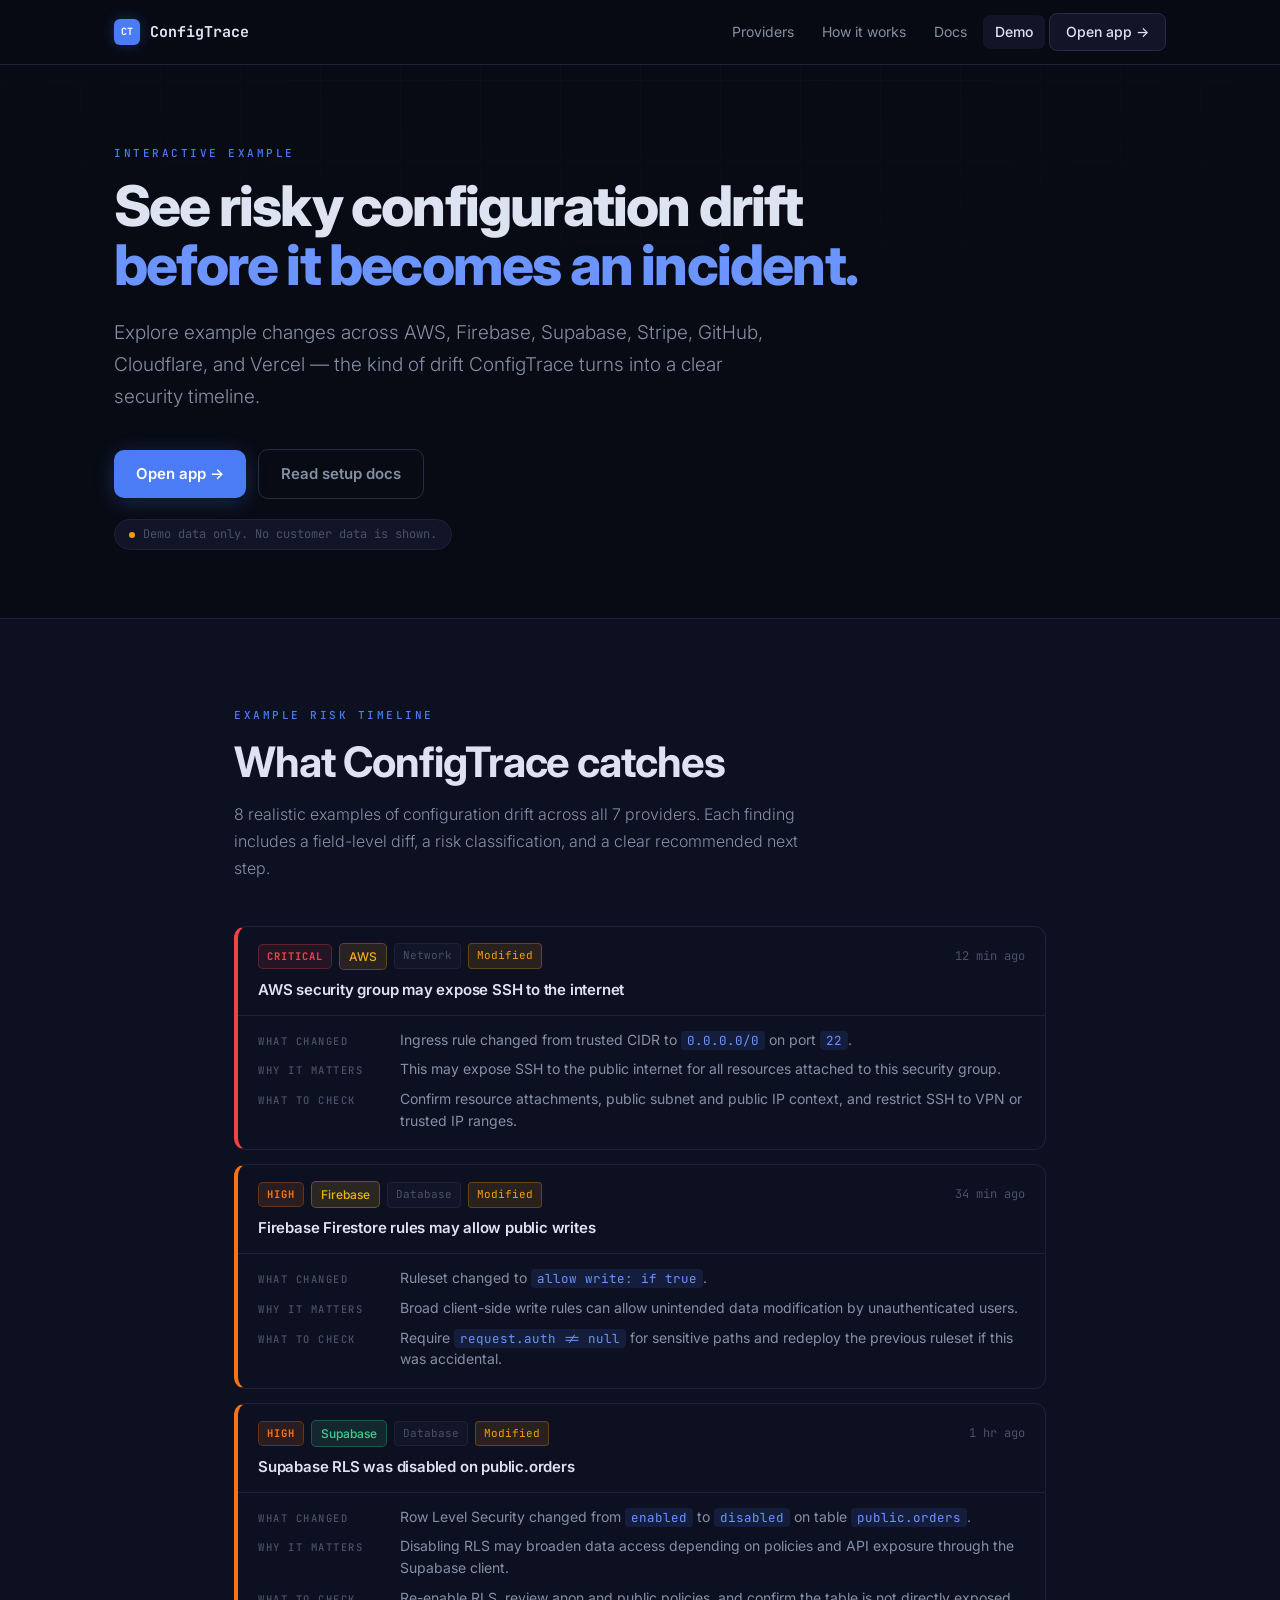
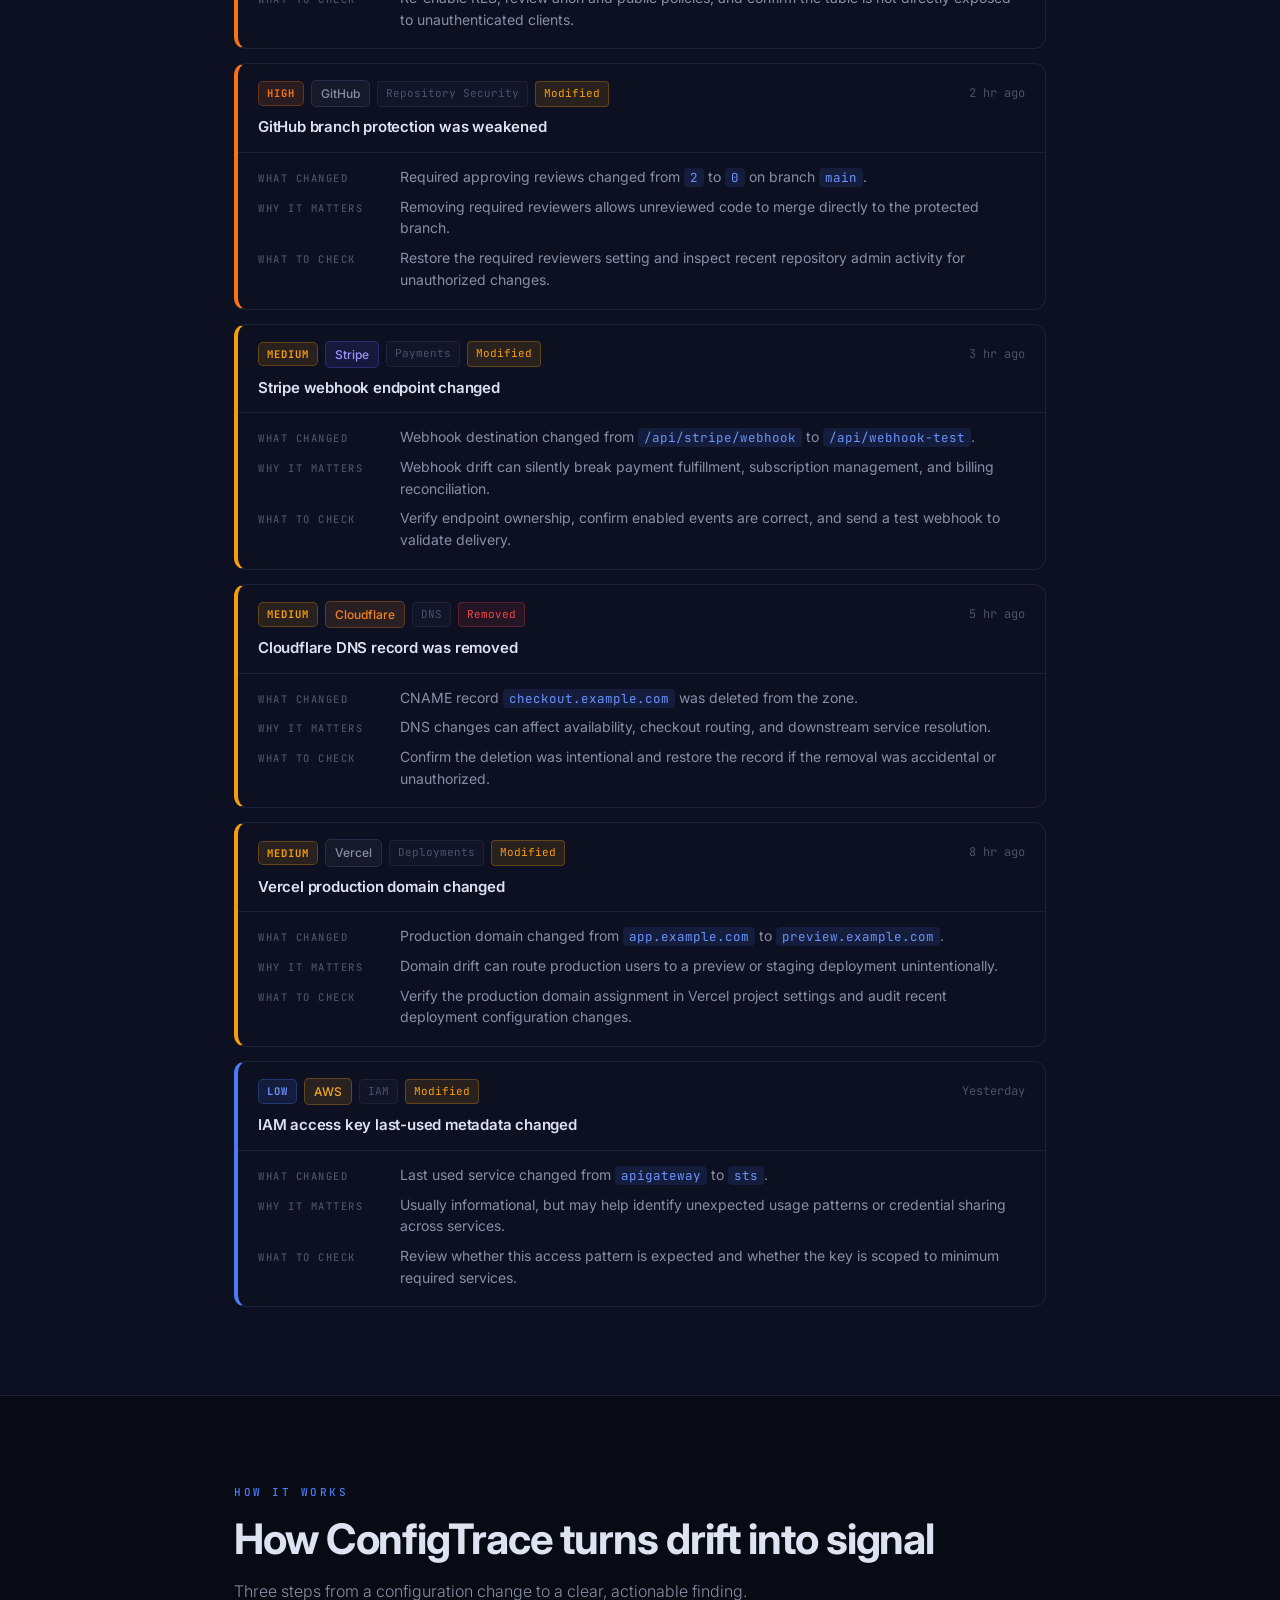
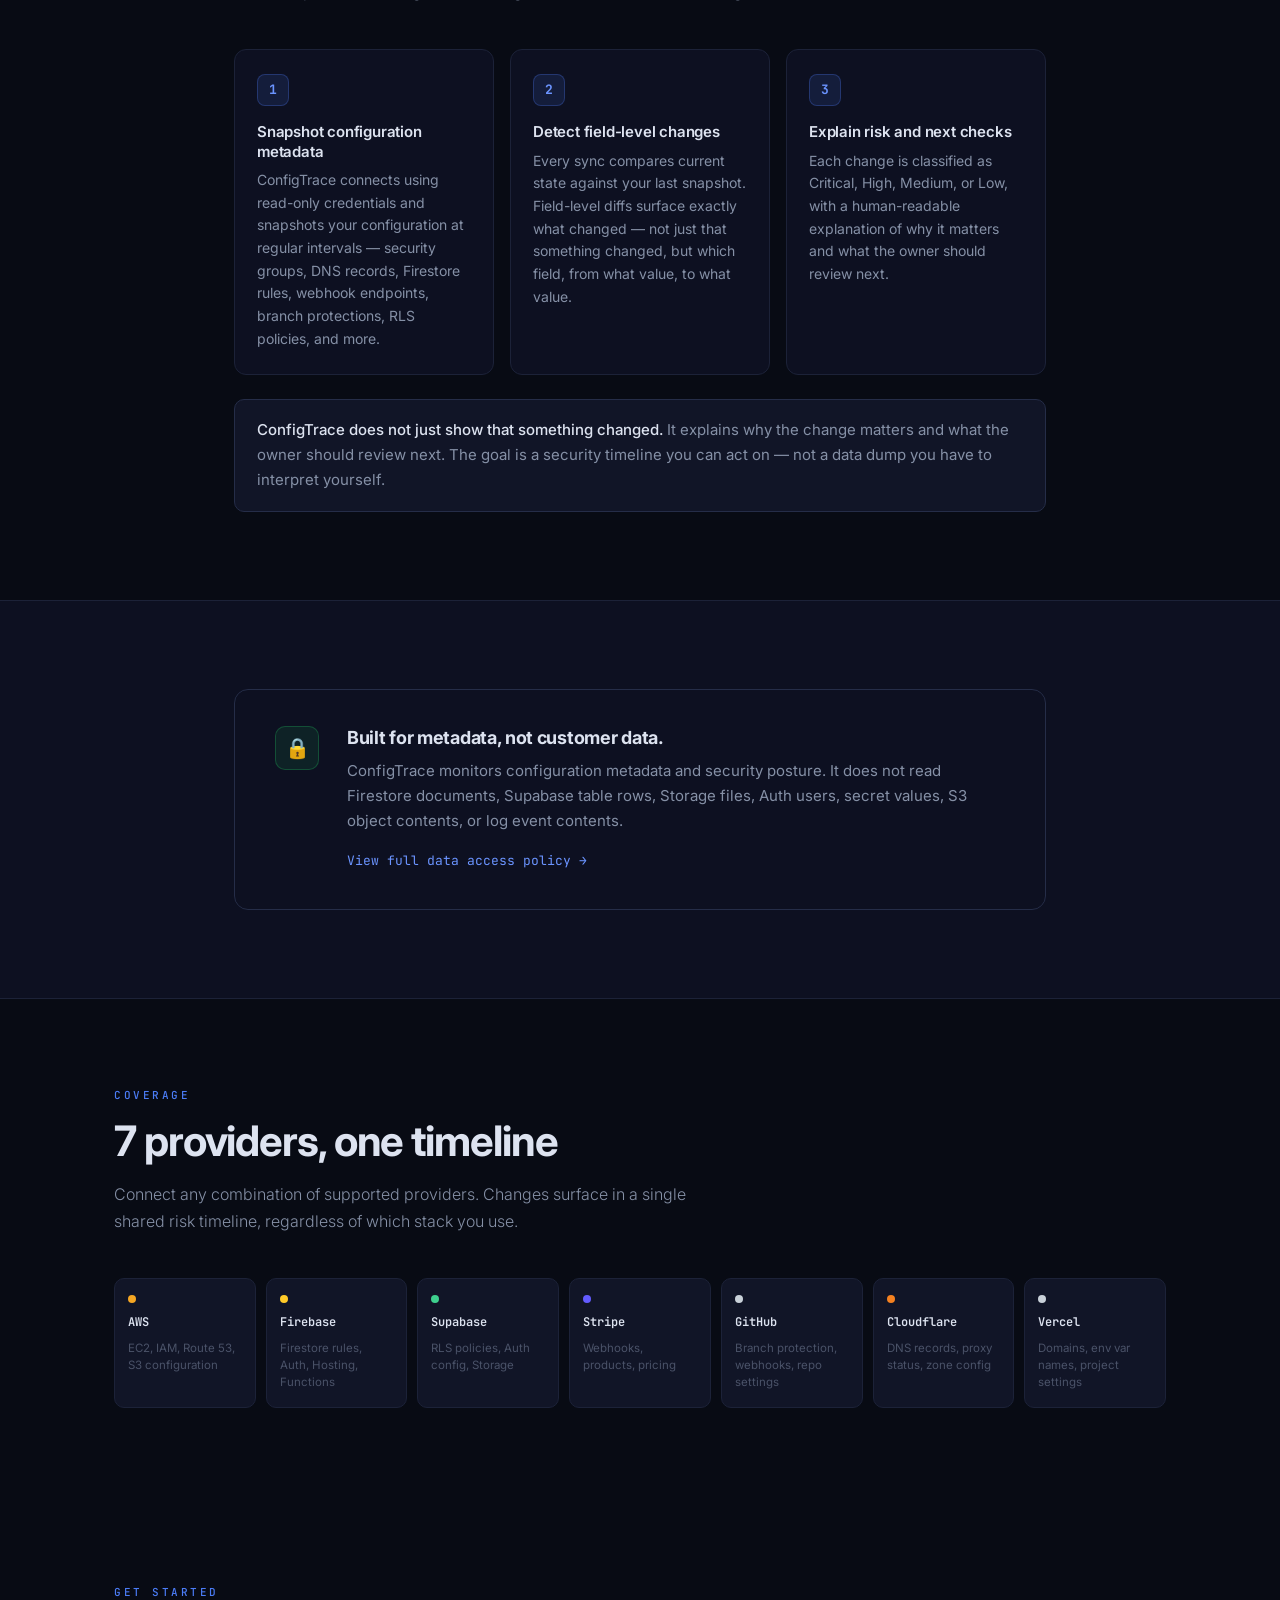
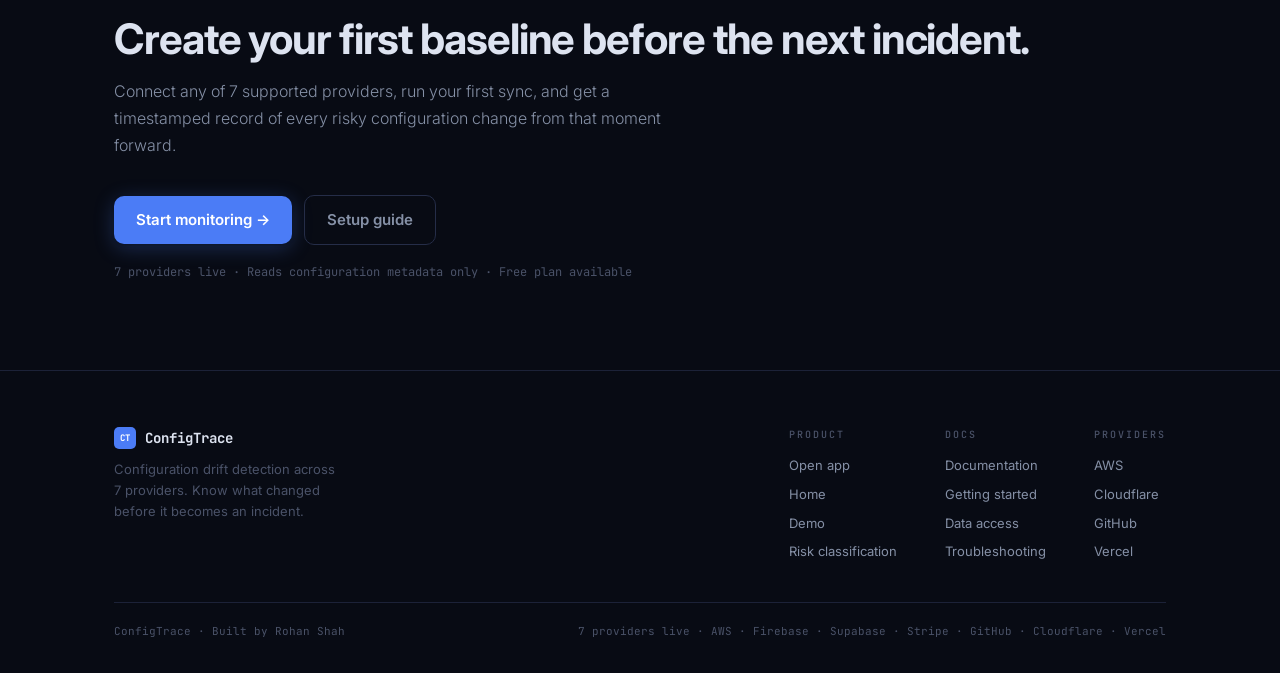
==== demo.html @ 5e88eb1d "Add public demo risk timeline" ====
<!DOCTYPE html>
<html lang="en">
<head>
  <meta charset="UTF-8">
  <meta name="viewport" content="width=device-width, initial-scale=1.0">
  <title>ConfigTrace Demo — Example Risk Timeline</title>
  <meta name="description" content="Explore realistic examples of risky configuration drift across AWS, Firebase, Supabase, Stripe, GitHub, Cloudflare, and Vercel.">

  <!-- Open Graph -->
  <meta property="og:type" content="website">
  <meta property="og:url" content="https://configtrace.org/demo.html">
  <meta property="og:title" content="ConfigTrace Demo — Example Risk Timeline">
  <meta property="og:description" content="Explore realistic examples of risky configuration drift across AWS, Firebase, Supabase, Stripe, GitHub, Cloudflare, and Vercel.">
  <meta property="og:image" content="https://configtrace.org/og.png">
  <meta property="og:site_name" content="ConfigTrace">

  <!-- Twitter Card -->
  <meta name="twitter:card" content="summary_large_image">
  <meta name="twitter:title" content="ConfigTrace Demo — Example Risk Timeline">
  <meta name="twitter:description" content="Explore realistic examples of risky configuration drift across AWS, Firebase, Supabase, Stripe, GitHub, Cloudflare, and Vercel.">
  <meta name="twitter:image" content="https://configtrace.org/og.png">

  <link rel="canonical" href="https://configtrace.org/demo.html">

  <link rel="preconnect" href="https://fonts.googleapis.com">
  <link rel="preconnect" href="https://fonts.gstatic.com" crossorigin>
  <link href="https://fonts.googleapis.com/css2?family=Inter:wght@300;400;500;600;700;800&family=JetBrains+Mono:wght@400;500;700&display=swap" rel="stylesheet">

  <style>
    /* =====================================================================
       RESET
       ===================================================================== */
    *, *::before, *::after { margin: 0; padding: 0; box-sizing: border-box; }
    html { scroll-behavior: smooth; -webkit-text-size-adjust: 100%; }

    /* =====================================================================
       TOKENS
       ===================================================================== */
    :root {
      --bg:        #080B14;
      --bg-2:      #0D1021;
      --bg-3:      #111527;
      --bg-4:      #171C30;

      --border:    #1C2238;
      --border-2:  #252D48;

      --text:      #DDE3F0;
      --text-2:    #8590A6;
      --text-3:    #4A5268;

      --blue:      #4B7CF6;
      --blue-2:    #6B94FF;
      --blue-dim:  rgba(75,124,246,.12);
      --blue-glow: rgba(75,124,246,.28);

      --green:     #22C55E;
      --green-dim: rgba(34,197,94,.10);
      --green-bdr: rgba(34,197,94,.28);

      --amber:     #F59E0B;
      --amber-dim: rgba(245,158,11,.12);
      --amber-bdr: rgba(245,158,11,.28);

      --orange:    #F97316;
      --orange-dim:rgba(249,115,22,.12);
      --orange-bdr:rgba(249,115,22,.28);

      --red:       #EF4444;
      --red-dim:   rgba(239,68,68,.10);
      --red-bdr:   rgba(239,68,68,.28);

      --mono: 'JetBrains Mono','Fira Code','Cascadia Code',monospace;
      --sans: 'Inter',system-ui,-apple-system,sans-serif;
    }

    /* =====================================================================
       BASE
       ===================================================================== */
    body {
      background: var(--bg);
      color: var(--text);
      font-family: var(--sans);
      font-size: 16px;
      line-height: 1.6;
      -webkit-font-smoothing: antialiased;
      -moz-osx-font-smoothing: grayscale;
      overflow-x: hidden;
    }

    body::before {
      content: '';
      position: fixed;
      inset: 0;
      background-image:
        linear-gradient(var(--border) 1px, transparent 1px),
        linear-gradient(90deg, var(--border) 1px, transparent 1px);
      background-size: 80px 80px;
      opacity: 0.28;
      mask-image: radial-gradient(ellipse 110% 60% at 50% 0%,rgba(0,0,0,.9) 0%,transparent 68%);
      -webkit-mask-image: radial-gradient(ellipse 110% 60% at 50% 0%,rgba(0,0,0,.9) 0%,transparent 68%);
      pointer-events: none;
      z-index: 0;
    }

    a { color: var(--blue-2); text-decoration: none; transition: color .15s; }
    a:hover { color: var(--blue); }

    code {
      font-family: var(--mono);
      font-size: 12.5px;
      color: var(--blue-2);
      background: var(--blue-dim);
      padding: 1px 6px;
      border-radius: 4px;
      white-space: nowrap;
    }

    /* =====================================================================
       LAYOUT
       ===================================================================== */
    .container {
      max-width: 1100px;
      margin: 0 auto;
      padding: 0 24px;
      position: relative;
      z-index: 1;
    }

    /* Narrower column for text-heavy sections */
    .container-md {
      max-width: 860px;
      margin: 0 auto;
      padding: 0 24px;
      position: relative;
      z-index: 1;
    }

    section {
      padding: 88px 0;
      position: relative;
      z-index: 1;
    }

    section.alt {
      background: var(--bg-2);
      border-top: 1px solid var(--border);
      border-bottom: 1px solid var(--border);
    }

    /* =====================================================================
       TYPOGRAPHY
       ===================================================================== */
    h2 {
      font-size: clamp(26px,3.8vw,42px);
      font-weight: 700;
      line-height: 1.1;
      letter-spacing: -1.1px;
      margin-bottom: 16px;
    }

    h2 .accent { color: var(--blue-2); }

    .section-label {
      display: block;
      font-family: var(--mono);
      font-size: 11px;
      font-weight: 500;
      text-transform: uppercase;
      letter-spacing: 2.5px;
      color: var(--blue);
      margin-bottom: 14px;
    }

    .section-sub {
      font-size: 16px;
      color: var(--text-2);
      font-weight: 300;
      max-width: 58ch;
      margin-bottom: 44px;
      line-height: 1.68;
    }

    .section-sub strong { color: var(--text); font-weight: 500; }

    /* =====================================================================
       NAV
       ===================================================================== */
    nav {
      position: sticky;
      top: 0;
      z-index: 100;
      backdrop-filter: blur(18px);
      -webkit-backdrop-filter: blur(18px);
      background: rgba(8,11,20,.88);
      border-bottom: 1px solid var(--border);
    }

    .nav-inner {
      display: flex;
      align-items: center;
      justify-content: space-between;
      padding: 0 24px;
      max-width: 1100px;
      margin: 0 auto;
      height: 64px;
    }

    .nav-logo {
      display: flex;
      align-items: center;
      gap: 10px;
      font-family: var(--mono);
      font-weight: 700;
      font-size: 15px;
      color: var(--text);
      text-decoration: none;
      flex-shrink: 0;
    }

    .nav-logo-box {
      width: 26px; height: 26px;
      background: var(--blue);
      border-radius: 6px;
      display: flex; align-items: center; justify-content: center;
      font-size: 10px; font-weight: 700; color: #fff;
      flex-shrink: 0;
      box-shadow: 0 0 14px var(--blue-glow);
    }

    .nav-links { display: flex; align-items: center; gap: 4px; }

    .nav-links a {
      color: var(--text-2);
      text-decoration: none;
      font-size: 14px;
      font-weight: 400;
      padding: 6px 12px;
      border-radius: 7px;
      transition: color .18s, background .18s;
      white-space: nowrap;
    }

    .nav-links a:hover { color: var(--text); background: var(--bg-3); }

    .nav-links a[aria-current="page"] {
      color: var(--text);
      background: var(--bg-3);
      font-weight: 500;
    }

    .nav-open-app {
      font-size: 14px !important; font-weight: 500 !important;
      color: var(--text) !important; background: var(--bg-3) !important;
      border: 1px solid var(--border-2) !important;
      padding: 7px 16px !important; border-radius: 8px !important;
    }

    .nav-open-app:hover {
      border-color: var(--blue) !important;
      background: var(--blue-dim) !important;
      color: var(--blue-2) !important;
    }

    .nav-toggle {
      display: none;
      background: none; border: 1px solid var(--border-2);
      color: var(--text-2); padding: 7px 11px; border-radius: 7px;
      cursor: pointer; font-size: 17px; line-height: 1;
    }

    .nav-mobile {
      display: none;
      background: var(--bg-2); border-bottom: 1px solid var(--border);
      padding: 10px 24px 16px;
      position: relative; z-index: 99;
    }

    .nav-mobile.open { display: block; }

    .nav-mobile a {
      display: block; color: var(--text-2); text-decoration: none;
      font-size: 15px; padding: 11px 0; border-bottom: 1px solid var(--border);
      transition: color .15s;
    }

    .nav-mobile a:last-child { border-bottom: none; }
    .nav-mobile a:hover { color: var(--text); }

    @media (max-width: 780px) {
      .nav-links { display: none; }
      .nav-toggle { display: block; }
    }

    /* =====================================================================
       BUTTONS
       ===================================================================== */
    .btn {
      display: inline-flex; align-items: center; gap: 8px;
      font-family: var(--sans); font-size: 15px; font-weight: 600;
      padding: 12px 22px; border-radius: 10px;
      text-decoration: none; cursor: pointer; border: none;
      transition: all .18s; white-space: nowrap;
    }

    .btn-primary {
      background: var(--blue); color: #fff;
      box-shadow: 0 1px 3px rgba(0,0,0,.35), 0 4px 20px var(--blue-glow);
    }

    .btn-primary:hover {
      background: var(--blue-2); color: #fff;
      transform: translateY(-2px);
      box-shadow: 0 6px 30px var(--blue-glow);
    }

    .btn-ghost {
      background: transparent; color: var(--text-2);
      border: 1px solid var(--border-2);
    }

    .btn-ghost:hover { color: var(--text); background: var(--bg-3); }

    /* =====================================================================
       HERO
       ===================================================================== */
    .demo-hero { padding: 80px 0 68px; }

    .demo-hero h1 {
      font-size: clamp(30px,4.8vw,56px);
      font-weight: 800;
      line-height: 1.06;
      letter-spacing: -1.8px;
      margin-bottom: 22px;
      max-width: 22ch;
    }

    .demo-hero h1 .accent { color: var(--blue-2); }

    .hero-sub {
      font-size: clamp(16px,2.1vw,19px);
      color: var(--text-2);
      max-width: 56ch;
      margin-bottom: 36px;
      font-weight: 300;
      line-height: 1.68;
    }

    .hero-ctas {
      display: flex; align-items: center; gap: 12px; flex-wrap: wrap;
      margin-bottom: 20px;
    }

    .demo-notice {
      display: inline-flex;
      align-items: center;
      gap: 8px;
      font-family: var(--mono);
      font-size: 12px;
      color: var(--text-3);
      background: var(--bg-3);
      border: 1px solid var(--border);
      padding: 5px 14px;
      border-radius: 100px;
    }

    .demo-notice-dot {
      width: 6px; height: 6px;
      border-radius: 50%;
      background: var(--amber);
      flex-shrink: 0;
    }

    /* =====================================================================
       TIMELINE FEED
       ===================================================================== */
    .tl-feed {
      display: flex;
      flex-direction: column;
      gap: 14px;
    }

    .tl-event {
      background: var(--bg-2);
      border: 1px solid var(--border);
      border-radius: 12px;
      border-left-width: 4px;
      overflow: hidden;
    }

    .tl-event.risk-critical { border-left-color: var(--red); }
    .tl-event.risk-high     { border-left-color: var(--orange); }
    .tl-event.risk-medium   { border-left-color: var(--amber); }
    .tl-event.risk-low      { border-left-color: var(--blue); }

    .tl-head {
      display: flex;
      align-items: center;
      justify-content: space-between;
      padding: 16px 20px 0;
      flex-wrap: wrap;
      gap: 8px;
    }

    .tl-badges {
      display: flex;
      align-items: center;
      gap: 7px;
      flex-wrap: wrap;
    }

    .tl-time {
      font-family: var(--mono);
      font-size: 12px;
      color: var(--text-3);
      white-space: nowrap;
      flex-shrink: 0;
    }

    .tl-title {
      font-size: 15px;
      font-weight: 600;
      color: var(--text);
      padding: 10px 20px 0;
      line-height: 1.38;
      letter-spacing: -0.2px;
    }

    .tl-details {
      padding: 13px 20px 18px;
      display: flex;
      flex-direction: column;
      gap: 8px;
      border-top: 1px solid var(--border);
      margin-top: 14px;
    }

    .tl-row {
      display: grid;
      grid-template-columns: 130px 1fr;
      gap: 12px;
      align-items: baseline;
    }

    .tl-row-label {
      font-family: var(--mono);
      font-size: 10.5px;
      font-weight: 500;
      text-transform: uppercase;
      letter-spacing: 1.5px;
      color: var(--text-3);
      white-space: nowrap;
      padding-top: 2px;
      flex-shrink: 0;
    }

    .tl-row-val {
      font-size: 14px;
      color: var(--text-2);
      line-height: 1.55;
    }

    @media (max-width: 520px) {
      .tl-row { grid-template-columns: 1fr; gap: 3px; }
    }

    /* =====================================================================
       BADGES
       ===================================================================== */
    .badge {
      display: inline-flex;
      align-items: center;
      font-family: var(--mono);
      font-size: 10.5px;
      font-weight: 700;
      text-transform: uppercase;
      letter-spacing: 1px;
      padding: 3px 8px;
      border-radius: 5px;
      white-space: nowrap;
    }

    .badge-critical { background: var(--red-dim);    color: var(--red);    border: 1px solid var(--red-bdr);    }
    .badge-high     { background: var(--orange-dim); color: var(--orange); border: 1px solid var(--orange-bdr); }
    .badge-medium   { background: var(--amber-dim);  color: var(--amber);  border: 1px solid var(--amber-bdr);  }
    .badge-low      { background: var(--blue-dim);   color: var(--blue-2); border: 1px solid var(--blue-glow);  }

    .prov-badge {
      display: inline-flex;
      align-items: center;
      font-size: 12px;
      font-weight: 500;
      padding: 3px 9px;
      border-radius: 5px;
      border: 1px solid transparent;
      white-space: nowrap;
    }

    .prov-aws        { background: rgba(245,166,35,.12); color: #f5a623; border-color: rgba(245,166,35,.28); }
    .prov-firebase   { background: rgba(255,202,40,.12); color: #e6b800; border-color: rgba(255,202,40,.28); }
    .prov-supabase   { background: rgba(62,207,142,.12); color: #3ecf8e; border-color: rgba(62,207,142,.28); }
    .prov-stripe     { background: rgba(99,91,255,.12);  color: #9b96ff; border-color: rgba(99,91,255,.28);  }
    .prov-github     { background: rgba(255,255,255,.04); color: var(--text-2); border-color: var(--border-2); }
    .prov-cloudflare { background: rgba(244,129,32,.12); color: #f48120; border-color: rgba(244,129,32,.28); }
    .prov-vercel     { background: rgba(255,255,255,.04); color: var(--text-2); border-color: var(--border-2); }

    .tag {
      font-family: var(--mono);
      font-size: 11px;
      color: var(--text-3);
      background: var(--bg-3);
      border: 1px solid var(--border);
      padding: 3px 8px;
      border-radius: 4px;
      white-space: nowrap;
    }

    .tag-added    { color: var(--green);  background: var(--green-dim);  border-color: var(--green-bdr); }
    .tag-modified { color: var(--amber);  background: var(--amber-dim);  border-color: var(--amber-bdr); }
    .tag-removed  { color: var(--red);    background: var(--red-dim);    border-color: var(--red-bdr);   }

    /* =====================================================================
       HOW IT WORKS — SIGNAL CARDS
       ===================================================================== */
    .signal-cards {
      display: grid;
      grid-template-columns: repeat(3, 1fr);
      gap: 16px;
      margin-bottom: 24px;
    }

    @media (max-width: 660px) {
      .signal-cards { grid-template-columns: 1fr; }
    }

    .signal-card {
      background: var(--bg-2);
      border: 1px solid var(--border);
      border-radius: 12px;
      padding: 24px 22px;
    }

    .signal-num {
      width: 32px; height: 32px;
      border-radius: 8px;
      background: var(--blue-dim);
      border: 1px solid var(--blue-glow);
      display: flex; align-items: center; justify-content: center;
      font-family: var(--mono); font-size: 13px; font-weight: 700;
      color: var(--blue-2);
      margin-bottom: 16px;
      flex-shrink: 0;
    }

    .signal-card h3 {
      font-size: 15px;
      font-weight: 600;
      color: var(--text);
      margin-bottom: 8px;
      letter-spacing: -0.2px;
      line-height: 1.3;
    }

    .signal-card p {
      font-size: 14px;
      color: var(--text-2);
      line-height: 1.62;
    }

    .signal-note {
      font-size: 15px;
      color: var(--text-2);
      background: var(--bg-3);
      border: 1px solid var(--border-2);
      border-radius: 10px;
      padding: 18px 22px;
      line-height: 1.65;
    }

    .signal-note strong { color: var(--text); font-weight: 500; }

    /* =====================================================================
       TRUST CALLOUT
       ===================================================================== */
    .trust-callout {
      background: var(--bg-2);
      border: 1px solid var(--border-2);
      border-radius: 14px;
      padding: 36px 40px;
      display: flex;
      gap: 28px;
      align-items: flex-start;
    }

    @media (max-width: 580px) {
      .trust-callout { flex-direction: column; gap: 16px; padding: 24px 22px; }
    }

    .trust-icon {
      width: 44px; height: 44px;
      border-radius: 10px;
      background: var(--green-dim);
      border: 1px solid var(--green-bdr);
      display: flex; align-items: center; justify-content: center;
      font-size: 20px;
      flex-shrink: 0;
    }

    .trust-callout h3 {
      font-size: 18px;
      font-weight: 700;
      color: var(--text);
      letter-spacing: -0.3px;
      margin-bottom: 10px;
      line-height: 1.3;
    }

    .trust-callout p {
      font-size: 15px;
      color: var(--text-2);
      line-height: 1.65;
      margin-bottom: 14px;
    }

    .trust-link {
      font-size: 13px;
      font-family: var(--mono);
      color: var(--blue-2);
    }

    .trust-link:hover { color: var(--blue); }

    /* =====================================================================
       PROVIDER COVERAGE GRID
       ===================================================================== */
    .cov-grid {
      display: grid;
      grid-template-columns: repeat(7, 1fr);
      gap: 10px;
    }

    @media (max-width: 900px) {
      .cov-grid { grid-template-columns: repeat(4, 1fr); }
    }

    @media (max-width: 560px) {
      .cov-grid { grid-template-columns: repeat(3, 1fr); }
    }

    @media (max-width: 380px) {
      .cov-grid { grid-template-columns: repeat(2, 1fr); }
    }

    .cov-tile {
      background: var(--bg-3);
      border: 1px solid var(--border);
      border-radius: 10px;
      padding: 16px 13px;
    }

    .cov-dot {
      width: 8px; height: 8px;
      border-radius: 50%;
      display: block;
      margin-bottom: 10px;
      flex-shrink: 0;
    }

    .cov-name {
      font-family: var(--mono);
      font-size: 12px;
      font-weight: 600;
      color: var(--text);
      margin-bottom: 7px;
    }

    .cov-desc {
      font-size: 11.5px;
      color: var(--text-3);
      line-height: 1.5;
    }

    /* =====================================================================
       FINAL CTA
       ===================================================================== */
    .final-cta { padding: 88px 0; }
    .final-cta h2 { margin-bottom: 16px; }
    .final-cta .section-sub { margin-bottom: 36px; }

    .cta-btns {
      display: flex; align-items: center; gap: 12px; flex-wrap: wrap;
      margin-bottom: 18px;
    }

    .cta-note {
      font-family: var(--mono);
      font-size: 12px;
      color: var(--text-3);
    }

    /* =====================================================================
       FOOTER
       ===================================================================== */
    footer {
      border-top: 1px solid var(--border);
      padding: 56px 0 32px;
      position: relative;
      z-index: 1;
    }

    .footer-inner {
      display: grid;
      grid-template-columns: 1fr repeat(3, auto);
      gap: 32px 48px;
      margin-bottom: 40px;
      align-items: start;
    }

    @media (max-width: 720px) {
      .footer-inner { grid-template-columns: 1fr 1fr; }
    }

    @media (max-width: 420px) {
      .footer-inner { grid-template-columns: 1fr; }
    }

    .footer-logo {
      display: flex; align-items: center; gap: 9px;
      font-family: var(--mono); font-weight: 700; font-size: 14px;
      color: var(--text); text-decoration: none; margin-bottom: 10px;
    }

    .footer-logo-box {
      width: 22px; height: 22px; background: var(--blue);
      border-radius: 5px; display: flex; align-items: center;
      justify-content: center; font-size: 9px; font-weight: 700;
      color: #fff; flex-shrink: 0;
    }

    .footer-tagline {
      font-size: 13px; color: var(--text-3);
      line-height: 1.6; max-width: 28ch;
    }

    .footer-col { display: flex; flex-direction: column; gap: 8px; }

    .footer-col-label {
      font-family: var(--mono); font-size: 10px; font-weight: 500;
      text-transform: uppercase; letter-spacing: 2px; color: var(--text-3);
      margin-bottom: 4px;
    }

    .footer-col a {
      font-size: 13px; color: var(--text-2);
      text-decoration: none; transition: color .15s;
    }

    .footer-col a:hover { color: var(--text); }

    .footer-bottom {
      border-top: 1px solid var(--border);
      padding-top: 20px;
      display: flex; justify-content: space-between; flex-wrap: wrap; gap: 8px;
      font-family: var(--mono); font-size: 11px; color: var(--text-3);
    }
  </style>
</head>
<body>

<!-- ──────────────────────────────────────────────────────────────────────
     NAV
     ────────────────────────────────────────────────────────────────────── -->
<nav role="navigation" aria-label="Main navigation">
  <div class="nav-inner">
    <a href="/" class="nav-logo" aria-label="ConfigTrace home">
      <div class="nav-logo-box" aria-hidden="true">CT</div>
      ConfigTrace
    </a>

    <div class="nav-links">
      <a href="/#watches">Providers</a>
      <a href="/#how">How it works</a>
      <a href="docs.html">Docs</a>
      <a href="demo.html" aria-current="page">Demo</a>
      <a href="https://app.configtrace.org" class="nav-open-app"
         target="_blank" rel="noopener noreferrer">Open app →</a>
    </div>

    <button class="nav-toggle" id="navToggle" aria-label="Open navigation" aria-expanded="false">
      ☰
    </button>
  </div>
</nav>

<div class="nav-mobile" id="navMobile" aria-hidden="true">
  <a href="/#watches">Providers</a>
  <a href="/#how">How it works</a>
  <a href="docs.html">Docs</a>
  <a href="demo.html">Demo</a>
  <a href="https://app.configtrace.org" target="_blank" rel="noopener noreferrer">Open app →</a>
</div>


<!-- ──────────────────────────────────────────────────────────────────────
     HERO
     ────────────────────────────────────────────────────────────────────── -->
<section class="demo-hero">
  <div class="container">
    <span class="section-label">Interactive example</span>
    <h1>See risky configuration drift <span class="accent">before it becomes an incident.</span></h1>
    <p class="hero-sub">
      Explore example changes across AWS, Firebase, Supabase, Stripe, GitHub, Cloudflare,
      and Vercel — the kind of drift ConfigTrace turns into a clear security timeline.
    </p>
    <div class="hero-ctas">
      <a href="https://app.configtrace.org" class="btn btn-primary"
         target="_blank" rel="noopener noreferrer">Open app →</a>
      <a href="docs.html" class="btn btn-ghost">Read setup docs</a>
    </div>
    <p class="demo-notice">
      <span class="demo-notice-dot" aria-hidden="true"></span>
      Demo data only. No customer data is shown.
    </p>
  </div>
</section>


<!-- ──────────────────────────────────────────────────────────────────────
     TIMELINE FEED
     ────────────────────────────────────────────────────────────────────── -->
<section class="alt" id="timeline">
  <div class="container-md">
    <span class="section-label">Example risk timeline</span>
    <h2>What ConfigTrace catches</h2>
    <p class="section-sub">
      8 realistic examples of configuration drift across all 7 providers.
      Each finding includes a field-level diff, a risk classification,
      and a clear recommended next step.
    </p>

    <div class="tl-feed">

      <!-- ── 1. Critical / AWS / Network ── -->
      <article class="tl-event risk-critical">
        <div class="tl-head">
          <div class="tl-badges">
            <span class="badge badge-critical">Critical</span>
            <span class="prov-badge prov-aws">AWS</span>
            <span class="tag">Network</span>
            <span class="tag tag-modified">Modified</span>
          </div>
          <span class="tl-time">12 min ago</span>
        </div>
        <h3 class="tl-title">AWS security group may expose SSH to the internet</h3>
        <div class="tl-details">
          <div class="tl-row">
            <span class="tl-row-label">What changed</span>
            <span class="tl-row-val">Ingress rule changed from trusted CIDR to <code>0.0.0.0/0</code> on port <code>22</code>.</span>
          </div>
          <div class="tl-row">
            <span class="tl-row-label">Why it matters</span>
            <span class="tl-row-val">This may expose SSH to the public internet for all resources attached to this security group.</span>
          </div>
          <div class="tl-row">
            <span class="tl-row-label">What to check</span>
            <span class="tl-row-val">Confirm resource attachments, public subnet and public IP context, and restrict SSH to VPN or trusted IP ranges.</span>
          </div>
        </div>
      </article>

      <!-- ── 2. High / Firebase / Database ── -->
      <article class="tl-event risk-high">
        <div class="tl-head">
          <div class="tl-badges">
            <span class="badge badge-high">High</span>
            <span class="prov-badge prov-firebase">Firebase</span>
            <span class="tag">Database</span>
            <span class="tag tag-modified">Modified</span>
          </div>
          <span class="tl-time">34 min ago</span>
        </div>
        <h3 class="tl-title">Firebase Firestore rules may allow public writes</h3>
        <div class="tl-details">
          <div class="tl-row">
            <span class="tl-row-label">What changed</span>
            <span class="tl-row-val">Ruleset changed to <code>allow write: if true</code>.</span>
          </div>
          <div class="tl-row">
            <span class="tl-row-label">Why it matters</span>
            <span class="tl-row-val">Broad client-side write rules can allow unintended data modification by unauthenticated users.</span>
          </div>
          <div class="tl-row">
            <span class="tl-row-label">What to check</span>
            <span class="tl-row-val">Require <code>request.auth != null</code> for sensitive paths and redeploy the previous ruleset if this was accidental.</span>
          </div>
        </div>
      </article>

      <!-- ── 3. High / Supabase / Database ── -->
      <article class="tl-event risk-high">
        <div class="tl-head">
          <div class="tl-badges">
            <span class="badge badge-high">High</span>
            <span class="prov-badge prov-supabase">Supabase</span>
            <span class="tag">Database</span>
            <span class="tag tag-modified">Modified</span>
          </div>
          <span class="tl-time">1 hr ago</span>
        </div>
        <h3 class="tl-title">Supabase RLS was disabled on public.orders</h3>
        <div class="tl-details">
          <div class="tl-row">
            <span class="tl-row-label">What changed</span>
            <span class="tl-row-val">Row Level Security changed from <code>enabled</code> to <code>disabled</code> on table <code>public.orders</code>.</span>
          </div>
          <div class="tl-row">
            <span class="tl-row-label">Why it matters</span>
            <span class="tl-row-val">Disabling RLS may broaden data access depending on policies and API exposure through the Supabase client.</span>
          </div>
          <div class="tl-row">
            <span class="tl-row-label">What to check</span>
            <span class="tl-row-val">Re-enable RLS, review anon and public policies, and confirm the table is not directly exposed to unauthenticated clients.</span>
          </div>
        </div>
      </article>

      <!-- ── 4. High / GitHub / Repository Security ── -->
      <article class="tl-event risk-high">
        <div class="tl-head">
          <div class="tl-badges">
            <span class="badge badge-high">High</span>
            <span class="prov-badge prov-github">GitHub</span>
            <span class="tag">Repository Security</span>
            <span class="tag tag-modified">Modified</span>
          </div>
          <span class="tl-time">2 hr ago</span>
        </div>
        <h3 class="tl-title">GitHub branch protection was weakened</h3>
        <div class="tl-details">
          <div class="tl-row">
            <span class="tl-row-label">What changed</span>
            <span class="tl-row-val">Required approving reviews changed from <code>2</code> to <code>0</code> on branch <code>main</code>.</span>
          </div>
          <div class="tl-row">
            <span class="tl-row-label">Why it matters</span>
            <span class="tl-row-val">Removing required reviewers allows unreviewed code to merge directly to the protected branch.</span>
          </div>
          <div class="tl-row">
            <span class="tl-row-label">What to check</span>
            <span class="tl-row-val">Restore the required reviewers setting and inspect recent repository admin activity for unauthorized changes.</span>
          </div>
        </div>
      </article>

      <!-- ── 5. Medium / Stripe / Payments ── -->
      <article class="tl-event risk-medium">
        <div class="tl-head">
          <div class="tl-badges">
            <span class="badge badge-medium">Medium</span>
            <span class="prov-badge prov-stripe">Stripe</span>
            <span class="tag">Payments</span>
            <span class="tag tag-modified">Modified</span>
          </div>
          <span class="tl-time">3 hr ago</span>
        </div>
        <h3 class="tl-title">Stripe webhook endpoint changed</h3>
        <div class="tl-details">
          <div class="tl-row">
            <span class="tl-row-label">What changed</span>
            <span class="tl-row-val">Webhook destination changed from <code>/api/stripe/webhook</code> to <code>/api/webhook-test</code>.</span>
          </div>
          <div class="tl-row">
            <span class="tl-row-label">Why it matters</span>
            <span class="tl-row-val">Webhook drift can silently break payment fulfillment, subscription management, and billing reconciliation.</span>
          </div>
          <div class="tl-row">
            <span class="tl-row-label">What to check</span>
            <span class="tl-row-val">Verify endpoint ownership, confirm enabled events are correct, and send a test webhook to validate delivery.</span>
          </div>
        </div>
      </article>

      <!-- ── 6. Medium / Cloudflare / DNS ── -->
      <article class="tl-event risk-medium">
        <div class="tl-head">
          <div class="tl-badges">
            <span class="badge badge-medium">Medium</span>
            <span class="prov-badge prov-cloudflare">Cloudflare</span>
            <span class="tag">DNS</span>
            <span class="tag tag-removed">Removed</span>
          </div>
          <span class="tl-time">5 hr ago</span>
        </div>
        <h3 class="tl-title">Cloudflare DNS record was removed</h3>
        <div class="tl-details">
          <div class="tl-row">
            <span class="tl-row-label">What changed</span>
            <span class="tl-row-val">CNAME record <code>checkout.example.com</code> was deleted from the zone.</span>
          </div>
          <div class="tl-row">
            <span class="tl-row-label">Why it matters</span>
            <span class="tl-row-val">DNS changes can affect availability, checkout routing, and downstream service resolution.</span>
          </div>
          <div class="tl-row">
            <span class="tl-row-label">What to check</span>
            <span class="tl-row-val">Confirm the deletion was intentional and restore the record if the removal was accidental or unauthorized.</span>
          </div>
        </div>
      </article>

      <!-- ── 7. Medium / Vercel / Deployments ── -->
      <article class="tl-event risk-medium">
        <div class="tl-head">
          <div class="tl-badges">
            <span class="badge badge-medium">Medium</span>
            <span class="prov-badge prov-vercel">Vercel</span>
            <span class="tag">Deployments</span>
            <span class="tag tag-modified">Modified</span>
          </div>
          <span class="tl-time">8 hr ago</span>
        </div>
        <h3 class="tl-title">Vercel production domain changed</h3>
        <div class="tl-details">
          <div class="tl-row">
            <span class="tl-row-label">What changed</span>
            <span class="tl-row-val">Production domain changed from <code>app.example.com</code> to <code>preview.example.com</code>.</span>
          </div>
          <div class="tl-row">
            <span class="tl-row-label">Why it matters</span>
            <span class="tl-row-val">Domain drift can route production users to a preview or staging deployment unintentionally.</span>
          </div>
          <div class="tl-row">
            <span class="tl-row-label">What to check</span>
            <span class="tl-row-val">Verify the production domain assignment in Vercel project settings and audit recent deployment configuration changes.</span>
          </div>
        </div>
      </article>

      <!-- ── 8. Low / AWS / IAM ── -->
      <article class="tl-event risk-low">
        <div class="tl-head">
          <div class="tl-badges">
            <span class="badge badge-low">Low</span>
            <span class="prov-badge prov-aws">AWS</span>
            <span class="tag">IAM</span>
            <span class="tag tag-modified">Modified</span>
          </div>
          <span class="tl-time">Yesterday</span>
        </div>
        <h3 class="tl-title">IAM access key last-used metadata changed</h3>
        <div class="tl-details">
          <div class="tl-row">
            <span class="tl-row-label">What changed</span>
            <span class="tl-row-val">Last used service changed from <code>apigateway</code> to <code>sts</code>.</span>
          </div>
          <div class="tl-row">
            <span class="tl-row-label">Why it matters</span>
            <span class="tl-row-val">Usually informational, but may help identify unexpected usage patterns or credential sharing across services.</span>
          </div>
          <div class="tl-row">
            <span class="tl-row-label">What to check</span>
            <span class="tl-row-val">Review whether this access pattern is expected and whether the key is scoped to minimum required services.</span>
          </div>
        </div>
      </article>

    </div><!-- /tl-feed -->
  </div>
</section>


<!-- ──────────────────────────────────────────────────────────────────────
     HOW IT WORKS
     ────────────────────────────────────────────────────────────────────── -->
<section id="how">
  <div class="container-md">
    <span class="section-label">How it works</span>
    <h2>How ConfigTrace turns drift into signal</h2>
    <p class="section-sub">
      Three steps from a configuration change to a clear, actionable finding.
    </p>

    <div class="signal-cards">
      <div class="signal-card">
        <div class="signal-num">1</div>
        <h3>Snapshot configuration metadata</h3>
        <p>ConfigTrace connects using read-only credentials and snapshots your configuration at regular intervals — security groups, DNS records, Firestore rules, webhook endpoints, branch protections, RLS policies, and more.</p>
      </div>
      <div class="signal-card">
        <div class="signal-num">2</div>
        <h3>Detect field-level changes</h3>
        <p>Every sync compares current state against your last snapshot. Field-level diffs surface exactly what changed — not just that something changed, but which field, from what value, to what value.</p>
      </div>
      <div class="signal-card">
        <div class="signal-num">3</div>
        <h3>Explain risk and next checks</h3>
        <p>Each change is classified as Critical, High, Medium, or Low, with a human-readable explanation of why it matters and what the owner should review next.</p>
      </div>
    </div>

    <div class="signal-note">
      <strong>ConfigTrace does not just show that something changed.</strong>
      It explains why the change matters and what the owner should review next.
      The goal is a security timeline you can act on — not a data dump you have to interpret yourself.
    </div>
  </div>
</section>


<!-- ──────────────────────────────────────────────────────────────────────
     TRUST CALLOUT
     ────────────────────────────────────────────────────────────────────── -->
<section class="alt" id="trust">
  <div class="container-md">
    <div class="trust-callout">
      <div class="trust-icon" aria-hidden="true">🔒</div>
      <div>
        <h3>Built for metadata, not customer data.</h3>
        <p>
          ConfigTrace monitors configuration metadata and security posture.
          It does not read Firestore documents, Supabase table rows, Storage files,
          Auth users, secret values, S3 object contents, or log event contents.
        </p>
        <a href="docs/data-access.html" class="trust-link">View full data access policy →</a>
      </div>
    </div>
  </div>
</section>


<!-- ──────────────────────────────────────────────────────────────────────
     PROVIDER COVERAGE
     ────────────────────────────────────────────────────────────────────── -->
<section id="coverage">
  <div class="container">
    <span class="section-label">Coverage</span>
    <h2>7 providers, one timeline</h2>
    <p class="section-sub">
      Connect any combination of supported providers. Changes surface in a single shared risk timeline, regardless of which stack you use.
    </p>

    <div class="cov-grid">
      <div class="cov-tile">
        <span class="cov-dot" style="background:#f5a623;" aria-hidden="true"></span>
        <div class="cov-name">AWS</div>
        <div class="cov-desc">EC2, IAM, Route 53, S3 configuration</div>
      </div>
      <div class="cov-tile">
        <span class="cov-dot" style="background:#ffca28;" aria-hidden="true"></span>
        <div class="cov-name">Firebase</div>
        <div class="cov-desc">Firestore rules, Auth, Hosting, Functions</div>
      </div>
      <div class="cov-tile">
        <span class="cov-dot" style="background:#3ecf8e;" aria-hidden="true"></span>
        <div class="cov-name">Supabase</div>
        <div class="cov-desc">RLS policies, Auth config, Storage</div>
      </div>
      <div class="cov-tile">
        <span class="cov-dot" style="background:#635bff;" aria-hidden="true"></span>
        <div class="cov-name">Stripe</div>
        <div class="cov-desc">Webhooks, products, pricing</div>
      </div>
      <div class="cov-tile">
        <span class="cov-dot" style="background:#c9d1d9;" aria-hidden="true"></span>
        <div class="cov-name">GitHub</div>
        <div class="cov-desc">Branch protection, webhooks, repo settings</div>
      </div>
      <div class="cov-tile">
        <span class="cov-dot" style="background:#f48120;" aria-hidden="true"></span>
        <div class="cov-name">Cloudflare</div>
        <div class="cov-desc">DNS records, proxy status, zone config</div>
      </div>
      <div class="cov-tile">
        <span class="cov-dot" style="background:#c9d1d9;" aria-hidden="true"></span>
        <div class="cov-name">Vercel</div>
        <div class="cov-desc">Domains, env var names, project settings</div>
      </div>
    </div>
  </div>
</section>


<!-- ──────────────────────────────────────────────────────────────────────
     FINAL CTA
     ────────────────────────────────────────────────────────────────────── -->
<section class="final-cta" id="start">
  <div class="container">
    <span class="section-label">Get started</span>
    <h2>Create your first baseline before the next incident.</h2>
    <p class="section-sub">
      Connect any of 7 supported providers, run your first sync, and get a timestamped
      record of every risky configuration change from that moment forward.
    </p>
    <div class="cta-btns">
      <a href="https://app.configtrace.org" class="btn btn-primary"
         target="_blank" rel="noopener noreferrer">Start monitoring →</a>
      <a href="docs/getting-started.html" class="btn btn-ghost">Setup guide</a>
    </div>
    <p class="cta-note">7 providers live · Reads configuration metadata only · Free plan available</p>
  </div>
</section>


<!-- ──────────────────────────────────────────────────────────────────────
     FOOTER
     ────────────────────────────────────────────────────────────────────── -->
<footer>
  <div class="container">
    <div class="footer-inner">
      <div>
        <a href="/" class="footer-logo">
          <div class="footer-logo-box" aria-hidden="true">CT</div>
          ConfigTrace
        </a>
        <p class="footer-tagline">Configuration drift detection across 7 providers. Know what changed before it becomes an incident.</p>
      </div>

      <div class="footer-col">
        <div class="footer-col-label">Product</div>
        <a href="https://app.configtrace.org" target="_blank" rel="noopener noreferrer">Open app</a>
        <a href="/">Home</a>
        <a href="demo.html">Demo</a>
        <a href="/#risk">Risk classification</a>
      </div>

      <div class="footer-col">
        <div class="footer-col-label">Docs</div>
        <a href="docs.html">Documentation</a>
        <a href="docs/getting-started.html">Getting started</a>
        <a href="docs/data-access.html">Data access</a>
        <a href="docs/troubleshooting.html">Troubleshooting</a>
      </div>

      <div class="footer-col">
        <div class="footer-col-label">Providers</div>
        <a href="docs/aws.html">AWS</a>
        <a href="docs/cloudflare.html">Cloudflare</a>
        <a href="docs/github.html">GitHub</a>
        <a href="docs/vercel.html">Vercel</a>
      </div>
    </div>

    <div class="footer-bottom">
      <span>ConfigTrace · Built by Rohan Shah</span>
      <span>7 providers live · AWS · Firebase · Supabase · Stripe · GitHub · Cloudflare · Vercel</span>
    </div>
  </div>
</footer>


<script>
  (function () {
    var btn  = document.getElementById('navToggle');
    var menu = document.getElementById('navMobile');
    var open = false;

    btn.addEventListener('click', function () {
      open = !open;
      menu.classList.toggle('open', open);
      btn.setAttribute('aria-expanded', open);
      menu.setAttribute('aria-hidden', !open);
    });

    menu.querySelectorAll('a').forEach(function (a) {
      a.addEventListener('click', function () {
        open = false;
        menu.classList.remove('open');
        btn.setAttribute('aria-expanded', false);
        menu.setAttribute('aria-hidden', true);
      });
    });
  })();
</script>

</body>
</html>
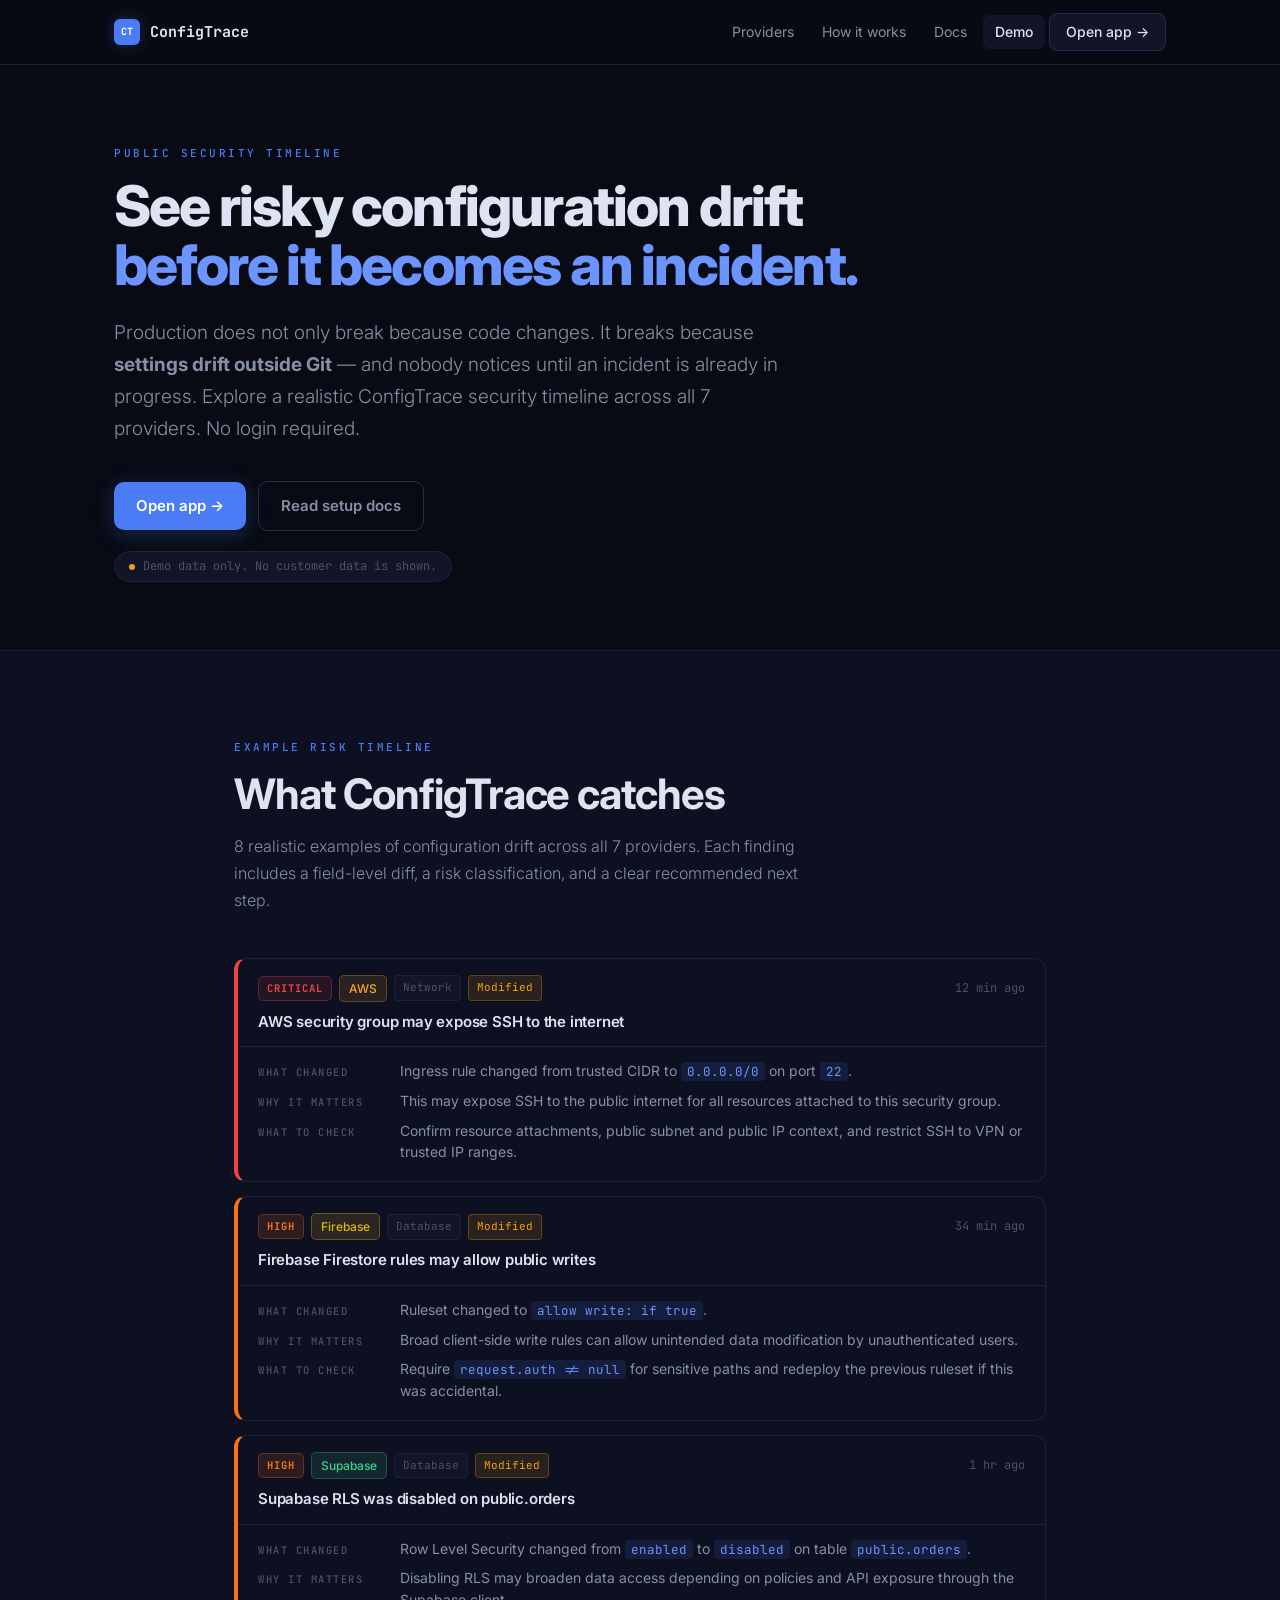
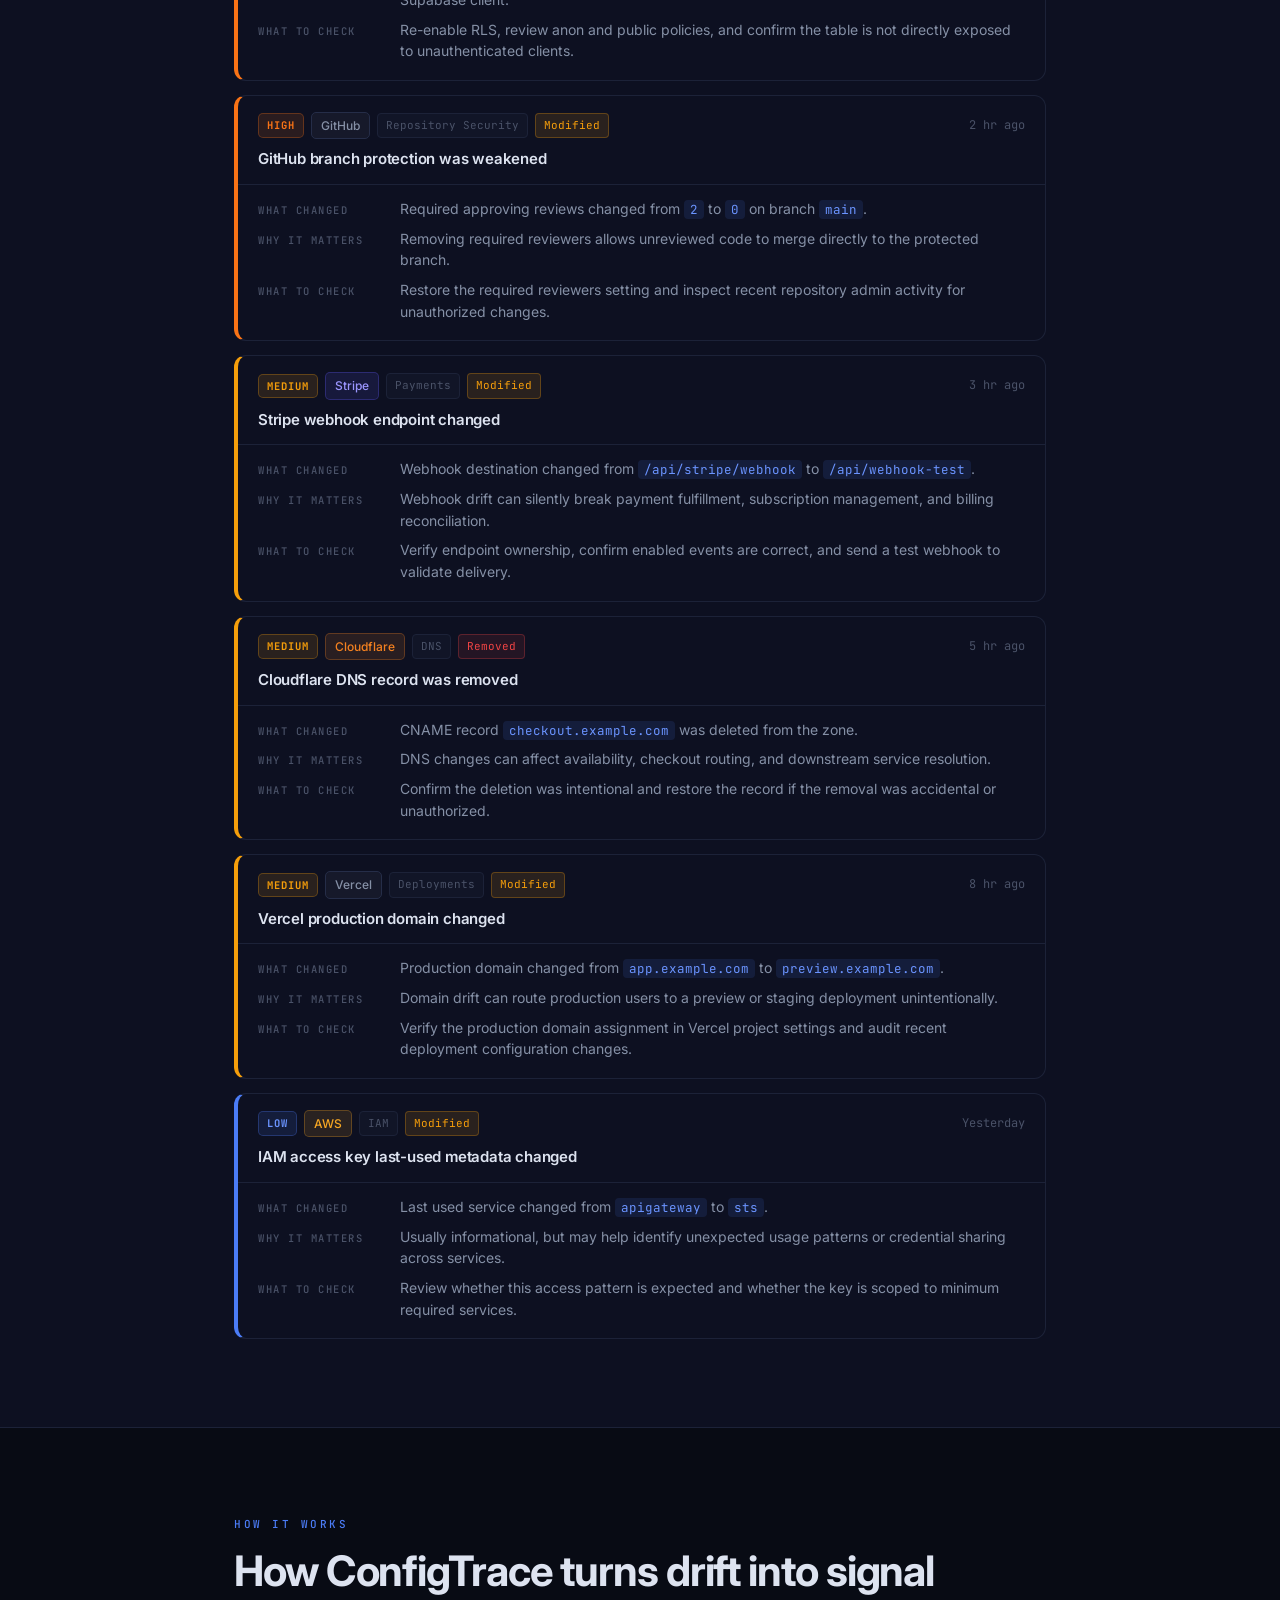
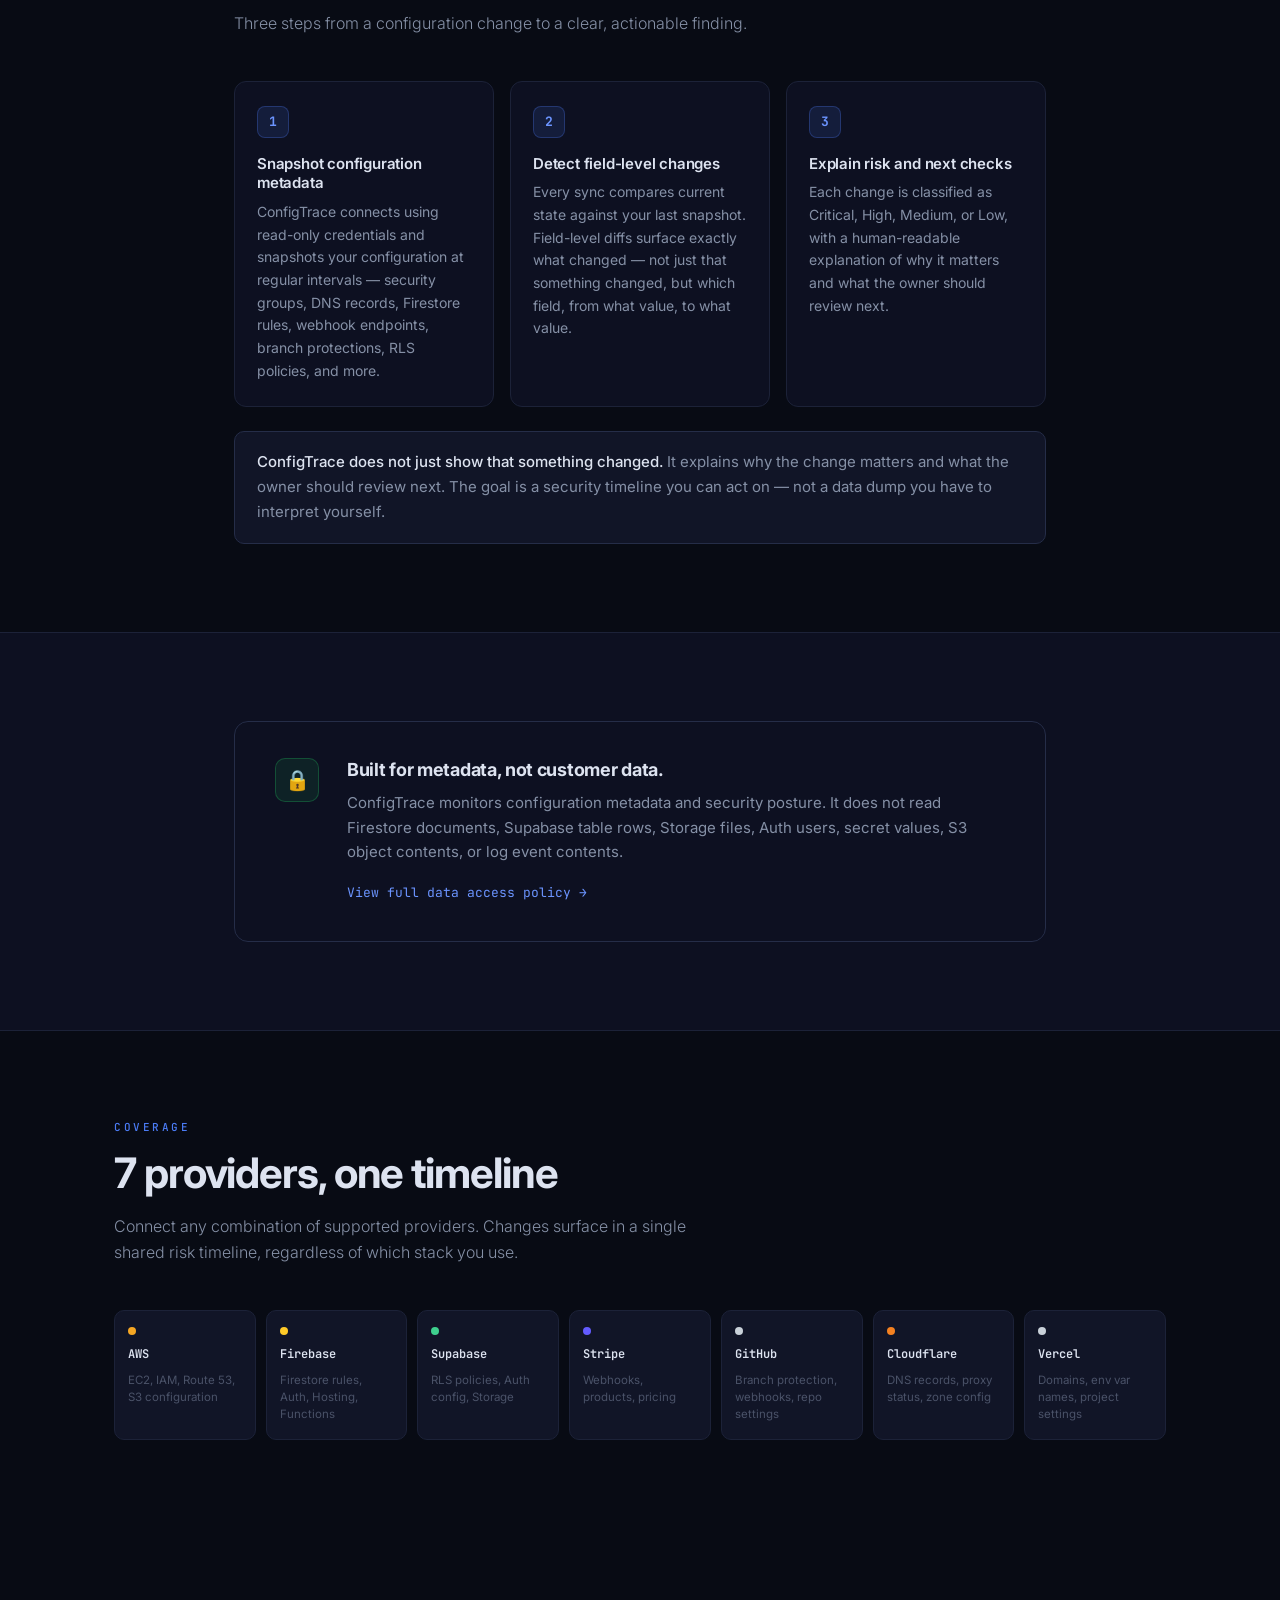
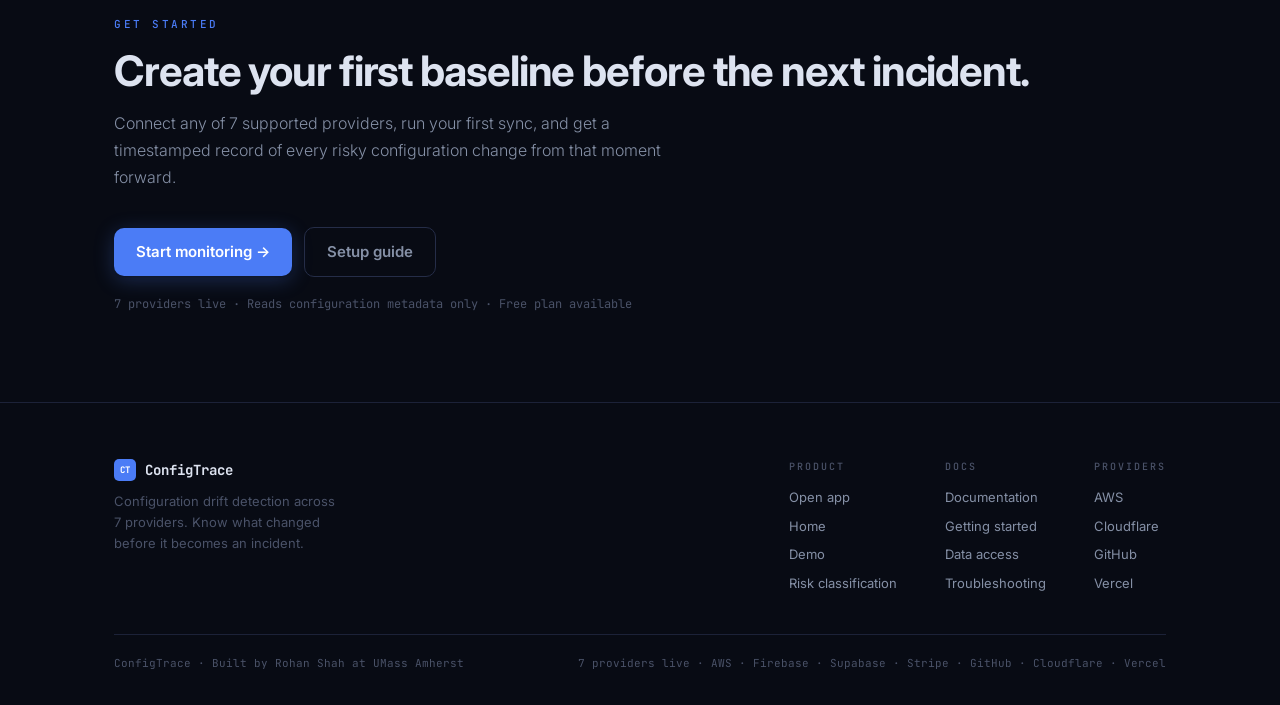
==== commit efa9456a: "Sharpen ConfigTrace positioning and founder copy" ====
--- a/demo.html
+++ b/demo.html
@@ -4,20 +4,20 @@
   <meta charset="UTF-8">
   <meta name="viewport" content="width=device-width, initial-scale=1.0">
   <title>ConfigTrace Demo — Example Risk Timeline</title>
-  <meta name="description" content="Explore realistic examples of risky configuration drift across AWS, Firebase, Supabase, Stripe, GitHub, Cloudflare, and Vercel.">
+  <meta name="description" content="A public ConfigTrace security timeline — no login required. Explore realistic examples of risky configuration drift across AWS, Firebase, Supabase, Stripe, GitHub, Cloudflare, and Vercel.">
 
   <!-- Open Graph -->
   <meta property="og:type" content="website">
   <meta property="og:url" content="https://configtrace.org/demo.html">
   <meta property="og:title" content="ConfigTrace Demo — Example Risk Timeline">
-  <meta property="og:description" content="Explore realistic examples of risky configuration drift across AWS, Firebase, Supabase, Stripe, GitHub, Cloudflare, and Vercel.">
+  <meta property="og:description" content="A public ConfigTrace security timeline — no login required. Explore realistic examples of risky configuration drift across AWS, Firebase, Supabase, Stripe, GitHub, Cloudflare, and Vercel.">
   <meta property="og:image" content="https://configtrace.org/og.png">
   <meta property="og:site_name" content="ConfigTrace">
 
   <!-- Twitter Card -->
   <meta name="twitter:card" content="summary_large_image">
   <meta name="twitter:title" content="ConfigTrace Demo — Example Risk Timeline">
-  <meta name="twitter:description" content="Explore realistic examples of risky configuration drift across AWS, Firebase, Supabase, Stripe, GitHub, Cloudflare, and Vercel.">
+  <meta name="twitter:description" content="A public ConfigTrace security timeline — no login required. Explore realistic examples of risky configuration drift across AWS, Firebase, Supabase, Stripe, GitHub, Cloudflare, and Vercel.">
   <meta name="twitter:image" content="https://configtrace.org/og.png">
 
   <link rel="canonical" href="https://configtrace.org/demo.html">
@@ -806,11 +806,14 @@
      ────────────────────────────────────────────────────────────────────── -->
 <section class="demo-hero">
   <div class="container">
-    <span class="section-label">Interactive example</span>
+    <span class="section-label">Public security timeline</span>
     <h1>See risky configuration drift <span class="accent">before it becomes an incident.</span></h1>
     <p class="hero-sub">
-      Explore example changes across AWS, Firebase, Supabase, Stripe, GitHub, Cloudflare,
-      and Vercel — the kind of drift ConfigTrace turns into a clear security timeline.
+      Production does not only break because code changes.
+      It breaks because <strong>settings drift outside Git</strong> — and nobody notices
+      until an incident is already in progress.
+      Explore a realistic ConfigTrace security timeline across all 7 providers.
+      No login required.
     </p>
     <div class="hero-ctas">
       <a href="https://app.configtrace.org" class="btn btn-primary"
@@ -1241,7 +1244,7 @@
     </div>
 
     <div class="footer-bottom">
-      <span>ConfigTrace · Built by Rohan Shah</span>
+      <span>ConfigTrace · Built by Rohan Shah at UMass Amherst</span>
       <span>7 providers live · AWS · Firebase · Supabase · Stripe · GitHub · Cloudflare · Vercel</span>
     </div>
   </div>
